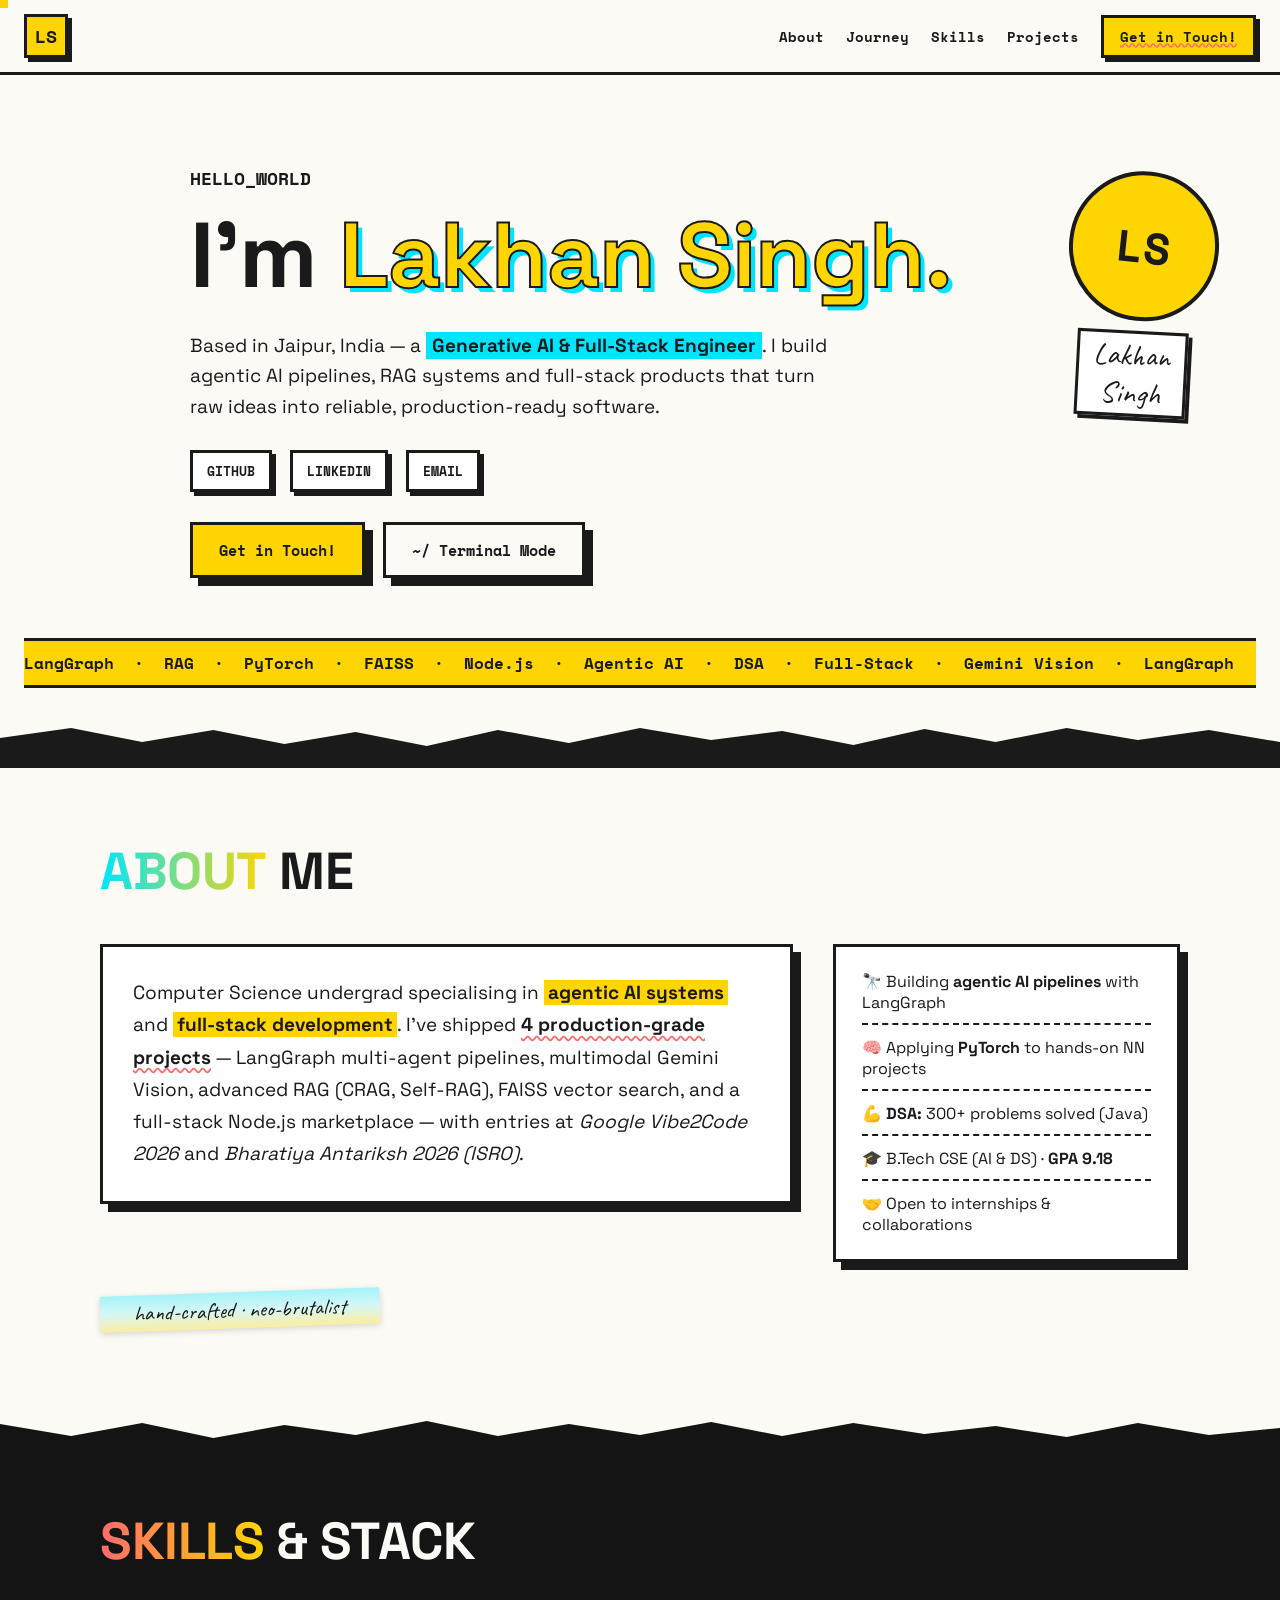
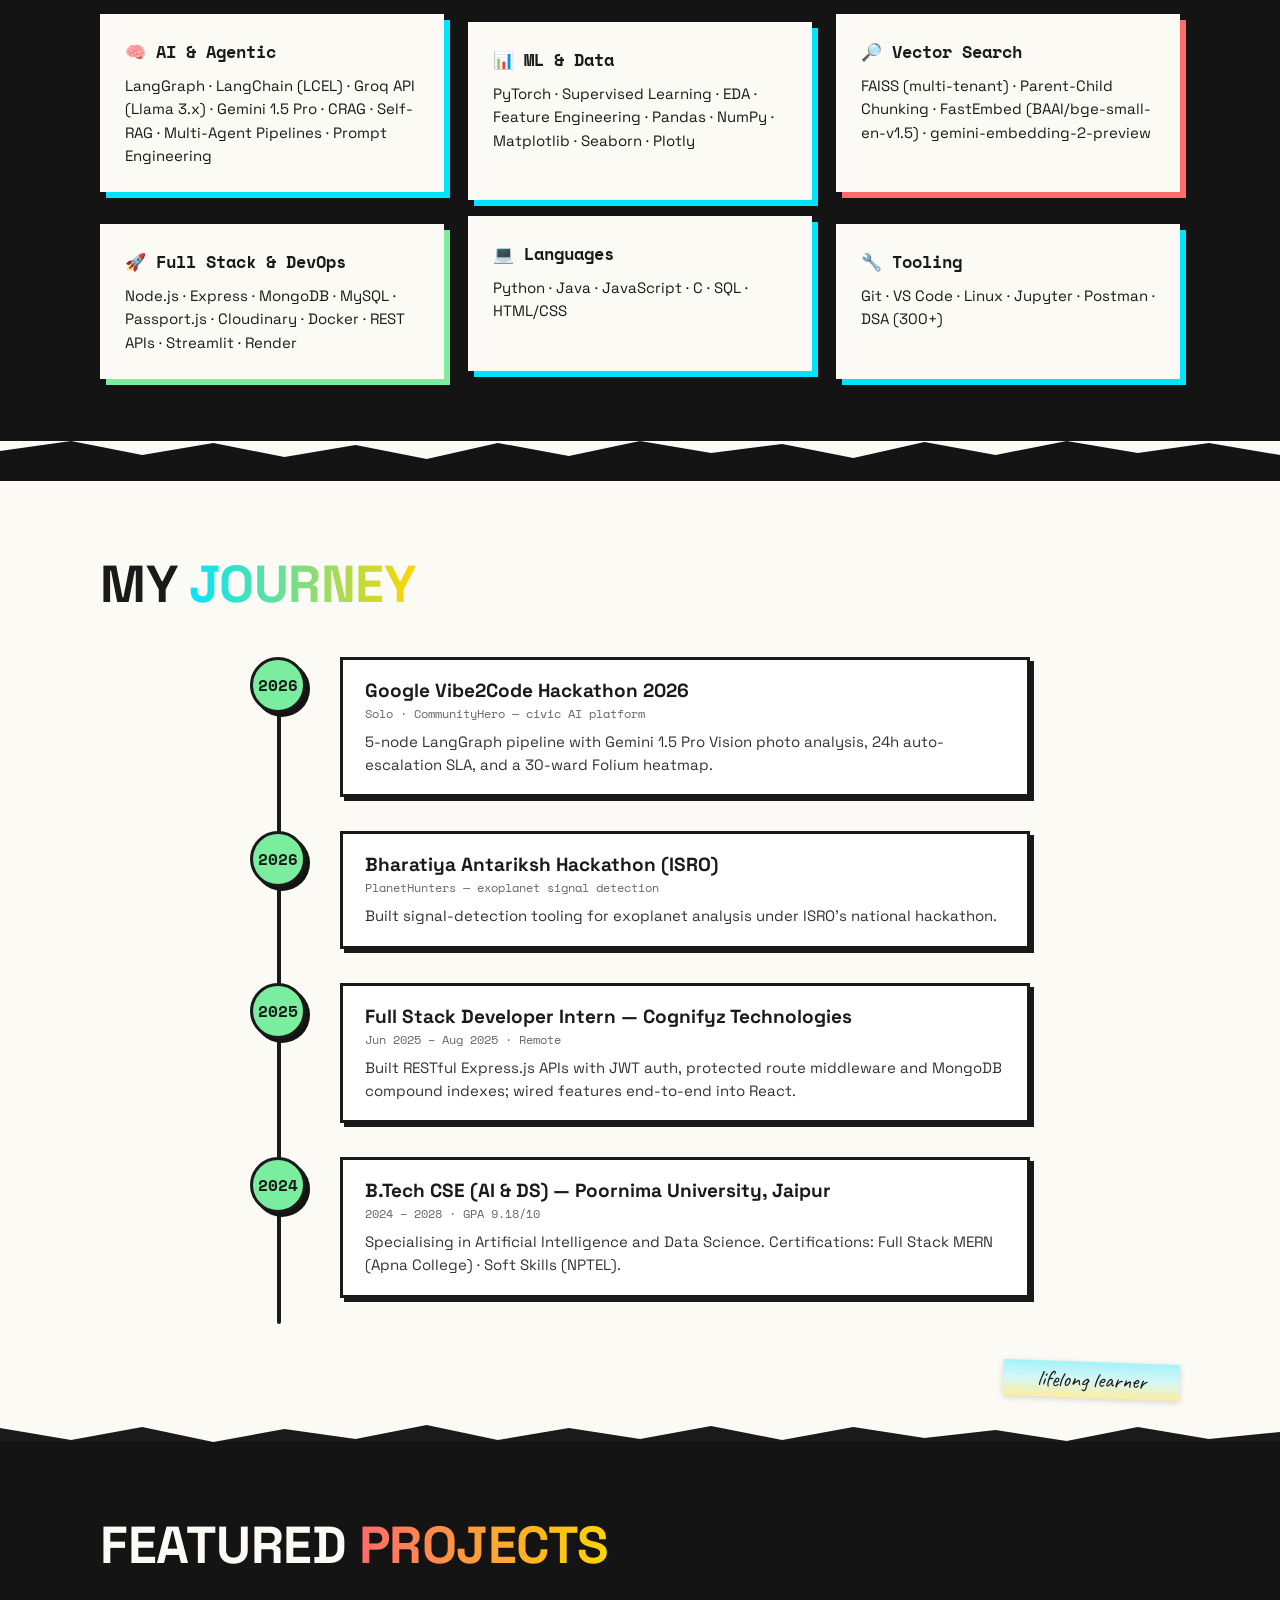
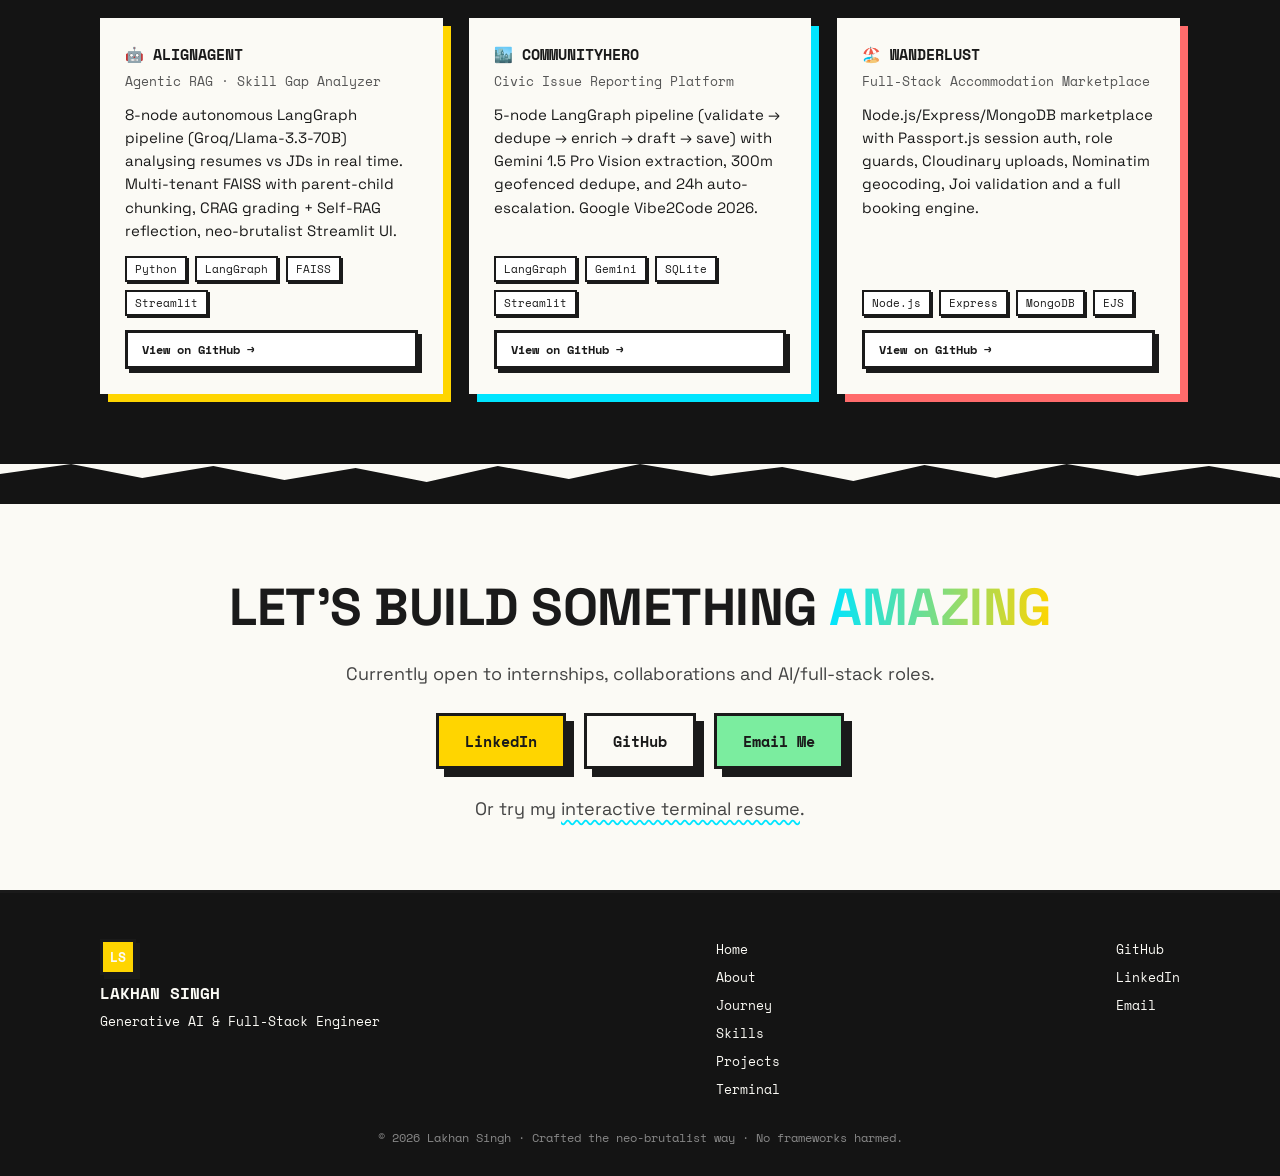
==== index.html @ 59fe53ec "feat: neo-brutalist portfolio with terminal resume" ====
<!DOCTYPE html>
<html lang="en">
<head>
  <meta charset="UTF-8" />
  <meta name="viewport" content="width=device-width, initial-scale=1.0" />
  <title>Lakhan Singh | Generative AI & Full-Stack Engineer</title>
  <meta name="description" content="Portfolio of Lakhan Singh — Generative AI & Full-Stack Engineer. Agentic AI, LangGraph, RAG, PyTorch and full-stack web development." />
  <link rel="icon" href="favicon.svg" type="image/svg+xml" />
  <link rel="preconnect" href="https://fonts.googleapis.com" />
  <link rel="preconnect" href="https://fonts.gstatic.com" crossorigin />
  <link href="https://fonts.googleapis.com/css2?family=Space+Grotesk:wght@400;500;700&family=Space+Mono:wght@400;700&family=Caveat:wght@600&display=swap" rel="stylesheet" />
  <link rel="stylesheet" href="neo-styles.css" />
</head>
<body>
  <div class="cursor-fx" aria-hidden="true"></div>

  <header class="nav">
    <a class="nav-logo" href="#hero"><span class="logo-box">LS</span></a>
    <nav class="nav-links">
      <a href="#about">About</a>
      <a href="#journey">Journey</a>
      <a href="#skills">Skills</a>
      <a href="#projects">Projects</a>
      <a href="#contact" class="nav-cta">Get in Touch!</a>
    </nav>
  </header>

  <section id="hero" class="hero">
    <div class="hero-bg" aria-hidden="true"></div>
    <div class="hero-inner">
      <p class="hero-greet"><span data-matrix>HELLO_WORLD</span></p>
      <h1 class="hero-title">I'm <span class="title-accent">Lakhan Singh.</span></h1>
      <p class="hero-tag">
        Based in Jaipur, India — a <strong>Generative AI &amp; Full-Stack Engineer</strong>.
        I build agentic AI pipelines, RAG systems and full-stack products that turn raw ideas
        into reliable, production-ready software.
      </p>
      <div class="hero-socials">
        <a href="https://github.com/codeby-lakhan" aria-label="GitHub" rel="noopener" target="_blank">GITHUB</a>
        <a href="https://www.linkedin.com/in/codeby-lakhan" aria-label="LinkedIn" rel="noopener" target="_blank">LINKEDIN</a>
        <a href="mailto:lakhansingh9138@gmail.com" aria-label="Email">EMAIL</a>
      </div>
      <div class="hero-actions">
        <a href="#contact" class="btn btn-yellow">Get in Touch!</a>
        <a href="terminal.html" class="btn btn-outline">~/ Terminal Mode</a>
      </div>
    </div>
    <div class="hero-sticker" aria-hidden="true">
      <div class="sticker-head">LS</div>
      <div class="sticker-name">Lakhan<br/>Singh</div>
    </div>
    <div class="marquee" aria-hidden="true">
      <span>LangGraph&nbsp;&nbsp;·&nbsp;&nbsp;RAG&nbsp;&nbsp;·&nbsp;&nbsp;PyTorch&nbsp;&nbsp;·&nbsp;&nbsp;FAISS&nbsp;&nbsp;·&nbsp;&nbsp;Node.js&nbsp;&nbsp;·&nbsp;&nbsp;Agentic&nbsp;AI&nbsp;&nbsp;·&nbsp;&nbsp;DSA&nbsp;&nbsp;·&nbsp;&nbsp;Full-Stack&nbsp;&nbsp;·&nbsp;&nbsp;Gemini&nbsp;Vision&nbsp;&nbsp;·&nbsp;&nbsp;</span>
      <span>LangGraph&nbsp;&nbsp;·&nbsp;&nbsp;RAG&nbsp;&nbsp;·&nbsp;&nbsp;PyTorch&nbsp;&nbsp;·&nbsp;&nbsp;FAISS&nbsp;&nbsp;·&nbsp;&nbsp;Node.js&nbsp;&nbsp;·&nbsp;&nbsp;Agentic&nbsp;AI&nbsp;&nbsp;·&nbsp;&nbsp;DSA&nbsp;&nbsp;·&nbsp;&nbsp;Full-Stack&nbsp;&nbsp;·&nbsp;&nbsp;Gemini&nbsp;Vision&nbsp;&nbsp;·&nbsp;&nbsp;</span>
    </div>
  </section>

  <svg class="paper-tear" viewBox="0 0 1440 40" preserveAspectRatio="none" aria-hidden="true">
    <path d="M0 10 L80 0 L160 14 L240 2 L320 16 L400 4 L480 18 L560 2 L640 15 L720 0 L800 12 L880 3 L960 17 L1040 1 L1120 14 L1200 0 L1280 12 L1360 2 L1440 14 V40 H0 Z" fill="#1a1a1a"/>
  </svg>

  <section id="about" class="section">
    <div class="container">
      <h2 class="section-title"><span class="hl" data-highlight>ABOUT</span> ME</h2>
      <div class="about-grid">
        <p class="about-text">
          Computer Science undergrad specialising in <strong>agentic AI systems</strong> and
          <strong>full-stack development</strong>. I've shipped <span class="mark">4 production-grade projects</span> —
          LangGraph multi-agent pipelines, multimodal Gemini Vision, advanced RAG (CRAG, Self-RAG),
          FAISS vector search, and a full-stack Node.js marketplace — with entries at
          <em>Google Vibe2Code 2026</em> and <em>Bharatiya Antariksh 2026 (ISRO)</em>.
        </p>
        <ul class="about-list">
          <li>🔭 Building <strong>agentic AI pipelines</strong> with LangGraph</li>
          <li>🧠 Applying <strong>PyTorch</strong> to hands-on NN projects</li>
          <li>💪 <strong>DSA:</strong> 300+ problems solved (Java)</li>
          <li>🎓 B.Tech CSE (AI &amp; DS) · <strong>GPA 9.18</strong></li>
          <li>🤝 Open to internships &amp; collaborations</li>
        </ul>
      </div>
      <div class="tape tape-left">hand-crafted · neo-brutalist</div>
    </div>
  </section>

  <svg class="paper-tear flip" viewBox="0 0 1440 40" preserveAspectRatio="none" aria-hidden="true">
    <path d="M0 14 L80 2 L160 15 L240 0 L320 13 L400 3 L480 17 L560 2 L640 14 L720 3 L800 16 L880 2 L960 15 L1040 4 L1120 12 L1200 1 L1280 15 L1360 3 L1440 10 V0 H0 Z" fill="#141414"/>
  </svg>

  <section id="skills" class="section dark">
    <div class="container">
      <h2 class="section-title"><span class="hl pink" data-highlight>SKILLS</span> &amp; STACK</h2>
      <div class="skill-grid">
        <div class="stat-card">
          <h3>🧠 AI &amp; Agentic</h3>
          <span>LangGraph · LangChain (LCEL) · Groq API (Llama 3.x) · Gemini 1.5 Pro · CRAG · Self-RAG · Multi-Agent Pipelines · Prompt Engineering</span>
        </div>
        <div class="stat-card cyan">
          <h3>📊 ML &amp; Data</h3>
          <span>PyTorch · Supervised Learning · EDA · Feature Engineering · Pandas · NumPy · Matplotlib · Seaborn · Plotly</span>
        </div>
        <div class="stat-card pink">
          <h3>🔎 Vector Search</h3>
          <span>FAISS (multi-tenant) · Parent-Child Chunking · FastEmbed (BAAI/bge-small-en-v1.5) · gemini-embedding-2-preview</span>
        </div>
        <div class="stat-card green">
          <h3>🚀 Full Stack &amp; DevOps</h3>
          <span>Node.js · Express · MongoDB · MySQL · Passport.js · Cloudinary · Docker · REST APIs · Streamlit · Render</span>
        </div>
        <div class="stat-card">
          <h3>💻 Languages</h3>
          <span>Python · Java · JavaScript · C · SQL · HTML/CSS</span>
        </div>
        <div class="stat-card cyan">
          <h3>🔧 Tooling</h3>
          <span>Git · VS Code · Linux · Jupyter · Postman · DSA (300+)</span>
        </div>
      </div>
    </div>
  </section>

  <svg class="paper-tear" viewBox="0 0 1440 40" preserveAspectRatio="none" aria-hidden="true">
    <path d="M0 10 L80 0 L160 14 L240 2 L320 16 L400 4 L480 18 L560 2 L640 15 L720 0 L800 12 L880 3 L960 17 L1040 1 L1120 14 L1200 0 L1280 12 L1360 2 L1440 14 V40 H0 Z" fill="#141414"/>
  </svg>

  <section id="journey" class="section">
    <div class="container">
      <h2 class="section-title">MY <span class="hl" data-highlight>JOURNEY</span></h2>
      <ol class="timeline">
        <li class="t-item">
          <div class="t-bubble">2026</div>
          <div class="t-body">
            <h3>Google Vibe2Code Hackathon 2026</h3>
            <span class="t-meta">Solo · CommunityHero — civic AI platform</span>
            <p>5-node LangGraph pipeline with Gemini 1.5 Pro Vision photo analysis, 24h auto-escalation SLA, and a 30-ward Folium heatmap.</p>
          </div>
        </li>
        <li class="t-item">
          <div class="t-bubble">2026</div>
          <div class="t-body">
            <h3>Bharatiya Antariksh Hackathon (ISRO)</h3>
            <span class="t-meta">PlanetHunters — exoplanet signal detection</span>
            <p>Built signal-detection tooling for exoplanet analysis under ISRO's national hackathon.</p>
          </div>
        </li>
        <li class="t-item">
          <div class="t-bubble">2025</div>
          <div class="t-body">
            <h3>Full Stack Developer Intern — Cognifyz Technologies</h3>
            <span class="t-meta">Jun 2025 – Aug 2025 · Remote</span>
            <p>Built RESTful Express.js APIs with JWT auth, protected route middleware and MongoDB compound indexes; wired features end-to-end into React.</p>
          </div>
        </li>
        <li class="t-item">
          <div class="t-bubble">2024</div>
          <div class="t-body">
            <h3>B.Tech CSE (AI &amp; DS) — Poornima University, Jaipur</h3>
            <span class="t-meta">2024 – 2028 · GPA 9.18/10</span>
            <p>Specialising in Artificial Intelligence and Data Science. Certifications: Full Stack MERN (Apna College) · Soft Skills (NPTEL).</p>
          </div>
        </li>
      </ol>
      <div class="tape tape-right">lifelong learner</div>
    </div>
  </section>

  <svg class="paper-tear flip" viewBox="0 0 1440 40" preserveAspectRatio="none" aria-hidden="true">
    <path d="M0 14 L80 2 L160 15 L240 0 L320 13 L400 3 L480 17 L560 2 L640 14 L720 3 L800 16 L880 2 L960 15 L1040 4 L1120 12 L1200 1 L1280 15 L1360 3 L1440 10 V0 H0 Z" fill="#1a1a1a"/>
  </svg>

  <section id="projects" class="section dark">
    <div class="container">
      <h2 class="section-title">FEATURED <span class="hl pink" data-highlight>PROJECTS</span></h2>
      <div class="project-grid">
        <article class="proj">
          <div class="proj-head">🤖 ALIGNAGENT</div>
          <p class="proj-tagline">Agentic RAG · Skill Gap Analyzer</p>
          <p class="proj-desc">8-node autonomous LangGraph pipeline (Groq/Llama-3.3-70B) analysing resumes vs JDs in real time. Multi-tenant FAISS with parent-child chunking, CRAG grading + Self-RAG reflection, neo-brutalist Streamlit UI.</p>
          <div class="proj-tags"><span>Python</span><span>LangGraph</span><span>FAISS</span><span>Streamlit</span></div>
          <a href="https://github.com/codeby-lakhan/AlignAgent" class="btn btn-small" target="_blank" rel="noopener">View on GitHub →</a>
        </article>
        <article class="proj cyan">
          <div class="proj-head">🏙️ COMMUNITYHERO</div>
          <p class="proj-tagline">Civic Issue Reporting Platform</p>
          <p class="proj-desc">5-node LangGraph pipeline (validate → dedupe → enrich → draft → save) with Gemini 1.5 Pro Vision extraction, 300m geofenced dedupe, and 24h auto-escalation. Google Vibe2Code 2026.</p>
          <div class="proj-tags"><span>LangGraph</span><span>Gemini</span><span>SQLite</span><span>Streamlit</span></div>
          <a href="https://github.com/codeby-lakhan/CommunityHero" class="btn btn-small" target="_blank" rel="noopener">View on GitHub →</a>
        </article>
        <article class="proj pink">
          <div class="proj-head">🏖️ WANDERLUST</div>
          <p class="proj-tagline">Full-Stack Accommodation Marketplace</p>
          <p class="proj-desc">Node.js/Express/MongoDB marketplace with Passport.js session auth, role guards, Cloudinary uploads, Nominatim geocoding, Joi validation and a full booking engine.</p>
          <div class="proj-tags"><span>Node.js</span><span>Express</span><span>MongoDB</span><span>EJS</span></div>
          <a href="https://github.com/codeby-lakhan/WanderLust" class="btn btn-small" target="_blank" rel="noopener">View on GitHub →</a>
        </article>
      </div>
    </div>
  </section>

  <svg class="paper-tear" viewBox="0 0 1440 40" preserveAspectRatio="none" aria-hidden="true">
    <path d="M0 10 L80 0 L160 14 L240 2 L320 16 L400 4 L480 18 L560 2 L640 15 L720 0 L800 12 L880 3 L960 17 L1040 1 L1120 14 L1200 0 L1280 12 L1360 2 L1440 14 V40 H0 Z" fill="#141414"/>
  </svg>

  <section id="contact" class="section">
    <div class="container contact">
      <h2 class="section-title big">LET'S BUILD SOMETHING <span class="hl" data-highlight>AMAZING</span></h2>
      <p class="contact-sub">Currently open to internships, collaborations and AI/full-stack roles.</p>
      <div class="contact-actions">
        <a href="https://www.linkedin.com/in/codeby-lakhan" class="btn btn-yellow" target="_blank" rel="noopener">LinkedIn</a>
        <a href="https://github.com/codeby-lakhan" class="btn btn-outline" target="_blank" rel="noopener">GitHub</a>
        <a href="mailto:lakhansingh9138@gmail.com" class="btn btn-green">Email Me</a>
      </div>
      <div class="contact-sub">Or try my <a href="terminal.html" class="link-underline">interactive terminal resume</a>.</div>
    </div>
  </section>

  <footer class="footer">
    <div class="footer-grid">
      <div class="footer-brand">
        <span class="logo-box sm">LS</span>
        <strong>LAKHAN SINGH</strong>
        Generative AI &amp; Full-Stack Engineer
      </div>
      <nav class="footer-links">
        <a href="#hero">Home</a>
        <a href="#about">About</a>
        <a href="#journey">Journey</a>
        <a href="#skills">Skills</a>
        <a href="#projects">Projects</a>
        <a href="terminal.html">Terminal</a>
      </nav>
      <div class="footer-socials">
        <a href="https://github.com/codeby-lakhan" rel="noopener" target="_blank">GitHub</a>
        <a href="https://www.linkedin.com/in/codeby-lakhan" rel="noopener" target="_blank">LinkedIn</a>
        <a href="mailto:lakhansingh9138@gmail.com">Email</a>
      </div>
    </div>
    <p class="footer-copy">© 2026 Lakhan Singh · Crafted the neo-brutalist way · No frameworks harmed.</p>
  </footer>

  <script src="script.js"></script>
</body>
</html>
---- neo-styles.css ----
:root {
  --yellow: #ffd500;
  --cyan: #00e5ff;
  --pink: #ff6b6b;
  --green: #7bed9f;
  --paper: #fbfaf5;
  --ink: #1a1a1a;
  --dark: #141414;
  --border: #1a1a1a;
  --shadow: 8px 8px 0 #1a1a1a;
  --shadow-sm: 4px 4px 0 #1a1a1a;
  --mono: 'Space Mono', ui-monospace, monospace;
  --grotesk: 'Space Grotesk', system-ui, sans-serif;
}

* { margin: 0; padding: 0; box-sizing: border-box; scroll-behavior: smooth; }

html, body { background: var(--paper); color: var(--ink); font-family: var(--grotesk); }
::selection { background: var(--yellow); color: #000; }

a { color: inherit; text-decoration: none; }
img { max-width: 100%; display: block; }

.cursor-fx {
  position: fixed; top: -8px; left: -8px; width: 16px; height: 16px;
  background: var(--yellow); z-index: 999; pointer-events: none;
  mix-blend-mode: multiply; display: none;
}
@media (hover: hover) and (pointer: fine) {
  .cursor-fx { display: block; }
}

/* ---------- NAV ---------- */
.nav {
  position: sticky; top: 0; z-index: 100;
  display: flex; align-items: center; justify-content: space-between;
  padding: 14px 24px; background: var(--paper);
  border-bottom: 3px solid var(--border);
}
.nav-logo { font-family: var(--mono); font-weight: 700; }
.logo-box {
  display: inline-flex; align-items: center; justify-content: center;
  width: 44px; height: 44px; background: var(--yellow);
  border: 3px solid var(--border); box-shadow: var(--shadow-sm);
  font-family: var(--mono); font-weight: 700; font-size: 18px;
}
.logo-box.sm { width: 36px; height: 36px; font-size: 13px; }
.nav-links { display: flex; align-items: center; gap: 22px; font-family: var(--mono); font-size: 14px; font-weight: 700; }
.nav-links a:hover { text-decoration: underline wavy var(--pink); }
.nav-cta {
  background: var(--yellow); border: 3px solid var(--border);
  box-shadow: var(--shadow-sm); padding: 8px 16px;
}
.nav-cta:active { transform: translate(4px,4px); box-shadow: none; }

/* ---------- HERO ---------- */
.hero { position: relative; padding: 90px 24px 40px; overflow: hidden; }
.hero-bg {
  position: absolute; inset: 0; z-index: -1; opacity: 0.15;
  background-image:
    radial-gradient(circle at 15% 25%, var(--yellow) 8px, transparent 8px),
    radial-gradient(circle at 80% 20%, var(--cyan) 6px, transparent 6px),
    radial-gradient(circle at 75% 75%, var(--pink) 7px, transparent 7px),
    radial-gradient(circle at 25% 85%, var(--green) 5px, transparent 5px);
  background-size: 220px 220px;
  animation: drift 40s linear infinite;
}
@keyframes drift { to { background-position: 220px 220px; } }

.hero-inner { max-width: 900px; margin: 0 auto; }
.hero-greet { font-family: var(--mono); font-size: 18px; color: #555; margin-bottom: 18px; }
.hero-greet span { color: var(--ink); font-weight: 700; }
.hero-title {
  font-size: clamp(44px, 8vw, 92px); line-height: 1.02; margin-bottom: 28px;
  font-weight: 700; letter-spacing: -1px;
}
.title-accent {
  color: var(--yellow); -webkit-text-stroke: 2px var(--ink); text-shadow: 5px 5px 0 var(--cyan);
}
.hero-tag { max-width: 640px; font-size: 19px; line-height: 1.6; margin-bottom: 28px; }
.hero-tag strong { background: var(--cyan); padding: 1px 6px; -webkit-box-decoration-break: clone; box-decoration-break: clone; }
.hero-socials { display: flex; gap: 18px; font-family: var(--mono); font-weight: 700; font-size: 13px; margin-bottom: 30px; flex-wrap: wrap; }
.hero-socials a { border: 3px solid var(--border); padding: 8px 14px; background: #fff; box-shadow: var(--shadow-sm); }
.hero-socials a:hover { background: var(--cyan); transform: translate(-2px,-2px); box-shadow: 6px 6px 0 var(--border); }
.hero-actions { display: flex; gap: 18px; flex-wrap: wrap; }

.btn {
  display: inline-block; font-family: var(--mono); font-weight: 700; font-size: 15px;
  padding: 14px 26px; border: 3px solid var(--border);
  box-shadow: var(--shadow); transition: transform .08s ease, box-shadow .08s ease;
  background: #fff;
}
.btn:active { transform: translate(8px,8px); box-shadow: none; }
.btn-yellow { background: var(--yellow); }
.btn-green { background: var(--green); }
.btn-pink { background: var(--pink); }
.btn-outline { background: transparent; box-shadow: inset 0 0 0 0 var(--border), var(--shadow); }
.btn-small { padding: 8px 14px; font-size: 12px; box-shadow: var(--shadow-sm); margin-top: 14px; }
.btn-small:active { transform: translate(4px,4px); box-shadow: none; }

.hero-sticker {
  position: absolute; right: 4%; top: 96px; width: 180px; text-align: center;
  transform: rotate(6deg); animation: float 5s ease-in-out infinite;
}
.sticker-head {
  width: 150px; height: 150px; margin: 0 auto; display: flex; align-items: center; justify-content: center;
  background: var(--yellow); border: 4px solid var(--border); font-family: var(--mono);
  font-size: 44px; font-weight: 700; border-radius: 50%;
}
.sticker-name {
  margin-top: 10px; font-family: var(--caveat, 'Caveat'); font-family: 'Caveat', cursive;
  font-size: 30px; transform: rotate(-3deg); display: inline-block; background: #fff;
  border: 3px solid var(--border); box-shadow: var(--shadow-sm); padding: 2px 14px;
}
@keyframes float { 0%,100% { transform: rotate(6deg) translateY(0); } 50% { transform: rotate(6deg) translateY(-12px); } }

.marquee {
  margin-top: 60px; overflow: hidden; white-space: nowrap; display: flex;
  border-top: 3px solid var(--border); border-bottom: 3px solid var(--border);
  background: var(--yellow); padding: 10px 0; font-family: var(--mono); font-weight: 700;
}
.marquee span { padding-right: 0; animation: ticker 22s linear infinite; }
@keyframes ticker { to { transform: translateX(-100%); } }

/* ---------- PAPER TEAR ---------- */
.paper-tear { display: block; width: 100%; height: 40px; background: transparent; }
.paper-tear.flip { transform: scaleY(-1); }

/* ---------- SECTIONS ---------- */
.section { padding: 70px 24px; }
.section.dark { background: var(--dark); color: var(--paper); }
.section.dark .paper-tear { color: var(--paper); }
.container { max-width: 1080px; margin: 0 auto; }
.section-title { font-size: clamp(30px, 5vw, 52px); margin-bottom: 40px; letter-spacing: -0.5px; }
.hl {
  position: relative; display: inline-block; background: linear-gradient(90deg, var(--cyan), var(--yellow));
  -webkit-background-clip: text; background-clip: text; color: transparent;
}
.hl.pink { background: linear-gradient(90deg, var(--pink), var(--yellow)); -webkit-background-clip: text; background-clip: text; }

.about-grid { display: grid; grid-template-columns: 2fr 1fr; gap: 40px; align-items: start; }
.about-text { font-size: 19px; line-height: 1.7; border: 3px solid var(--border); background: #fff; box-shadow: var(--shadow); padding: 30px; }
.about-text strong { background: var(--yellow); padding: 0 4px; }
.mark { font-weight: 700; text-decoration: underline wavy var(--pink); text-underline-offset: 4px; }
.about-list { list-style: none; display: grid; gap: 12px; font-size: 16px; border: 3px solid var(--border); background: #fff; box-shadow: var(--shadow); padding: 24px 26px; }
.about-list li { border-bottom: 2px dashed var(--border); padding-bottom: 10px; }
.about-list li:last-child { border-bottom: none; padding-bottom: 0; }

.tape {
  margin-top: 30px; display: inline-block; font-family: 'Caveat', cursive; font-size: 22px;
  background: linear-gradient(180deg, rgba(0,229,255,.35), rgba(0,229,255,.15) 50%, rgba(255,214,0,.35));
  padding: 4px 34px; border-radius: 2px; transform: rotate(-2deg);
  box-shadow: 0 2px 6px rgba(0,0,0,.15);
}
.tape-right { transform: rotate(2deg); float: right; }

/* ---------- SKILLS ---------- */
.skill-grid { display: grid; grid-template-columns: repeat(auto-fit, minmax(300px, 1fr)); gap: 24px; }
.stat-card {
  background: var(--paper); color: var(--ink); border: 3px solid var(--paper);
  box-shadow: 6px 6px 0 var(--cyan); padding: 22px; display: flex; flex-direction: column; gap: 10px;
}
.stat-card h3 { font-family: var(--mono); font-size: 17px; }
.stat-card span { font-size: 15px; line-height: 1.55; }
.stat-card.cyan { box-shadow: 6px 6px 0 var(--cyan); }
.stat-card.pink { box-shadow: 6px 6px 0 var(--pink); }
.stat-card.green { box-shadow: 6px 6px 0 var(--green); }
.stat-card:nth-child(even) { transform: translateY(8px); }

/* ---------- TIMELINE ---------- */
.timeline { list-style: none; position: relative; max-width: 780px; margin: 0 auto; }
.timeline::before {
  content: ''; position: absolute; left: 27px; top: 8px; bottom: 8px; width: 4px;
  background: var(--border); border-radius: 4px;
}
.t-item { position: relative; padding: 0 0 34px 90px; }
.t-bubble {
  position: absolute; left: 0; top: 0; width: 56px; height: 56px;
  display: flex; align-items: center; justify-content: center; font-family: var(--mono);
  font-weight: 700; border: 3px solid var(--border); background: var(--green);
  box-shadow: 4px 4px 0 var(--dark); border-radius: 50%;
}
.t-body { border: 3px solid var(--border); background: #fff; box-shadow: var(--shadow-sm); padding: 18px 22px; }
.t-body h3 { font-size: 19px; margin-bottom: 2px; }
.t-meta { font-family: var(--mono); font-size: 12px; color: #666; display: block; margin-bottom: 8px; }
.t-body p { font-size: 15px; line-height: 1.55; color: #333; }

/* ---------- PROJECTS ---------- */
.project-grid { display: grid; grid-template-columns: repeat(auto-fit, minmax(290px, 1fr)); gap: 26px; }
.proj {
  background: var(--paper); color: var(--ink); border: 3px solid var(--paper);
  box-shadow: 8px 8px 0 var(--yellow); padding: 22px; display: flex; flex-direction: column;
}
.proj.cyan { box-shadow: 8px 8px 0 var(--cyan); }
.proj.pink { box-shadow: 8px 8px 0 var(--pink); }
.proj-head { font-family: var(--mono); font-weight: 700; font-size: 15px; margin-bottom: 6px; }
.proj-tagline { font-family: var(--mono); font-size: 13px; color: #555; margin-bottom: 12px; }
.proj-desc { font-size: 15px; line-height: 1.55; flex: 1; }
.proj-tags { display: flex; flex-wrap: wrap; gap: 8px; margin-top: 14px; }
.proj-tags span { font-family: var(--mono); font-size: 11px; border: 2px solid var(--border); padding: 3px 8px; background: #fff; box-shadow: 2px 2px 0 var(--border); }

/* ---------- CONTACT ---------- */
.contact { display: flex; flex-direction: column; align-items: center; text-align: center; gap: 10px; }
.section-title.big { margin-bottom: 12px; }
.contact-sub { font-size: 18px; color: #444; }
.contact-actions { display: flex; gap: 18px; margin: 18px 0; flex-wrap: wrap; justify-content: center; }
.link-underline { text-decoration: underline wavy var(--cyan); text-underline-offset: 4px; }

/* ---------- FOOTER ---------- */
.footer { border-top: 3px solid var(--border); background: var(--dark); color: var(--paper); padding: 46px 24px 30px; }
.footer-grid { max-width: 1080px; margin: 0 auto; display: flex; justify-content: space-between; gap: 30px; flex-wrap: wrap; }
.footer-brand { display: flex; flex-direction: column; gap: 6px; font-family: var(--mono); font-size: 13px; }
.footer-brand strong { font-size: 16px; }
.footer-links, .footer-socials { display: flex; flex-direction: column; gap: 8px; font-family: var(--mono); font-size: 13px; }
.footer-links a:hover, .footer-socials a:hover { color: var(--yellow); text-decoration: underline wavy var(--pink); }
.footer-copy { max-width: 1080px; margin: 30px auto 0; font-family: var(--mono); font-size: 12px; color: #888; text-align: center; }

/* ---------- RESPONSIVE ---------- */
@media (max-width: 700px) {
  .nav-links { gap: 12px; font-size: 12px; }
  .about-grid { grid-template-columns: 1fr; }
  .hero-sticker { position: static; margin: 20px auto 0; }
  .timeline::before { left: 20px; }
  .t-item { padding-left: 66px; }
  .t-bubble { width: 46px; height: 46px; font-size: 12px; }
}
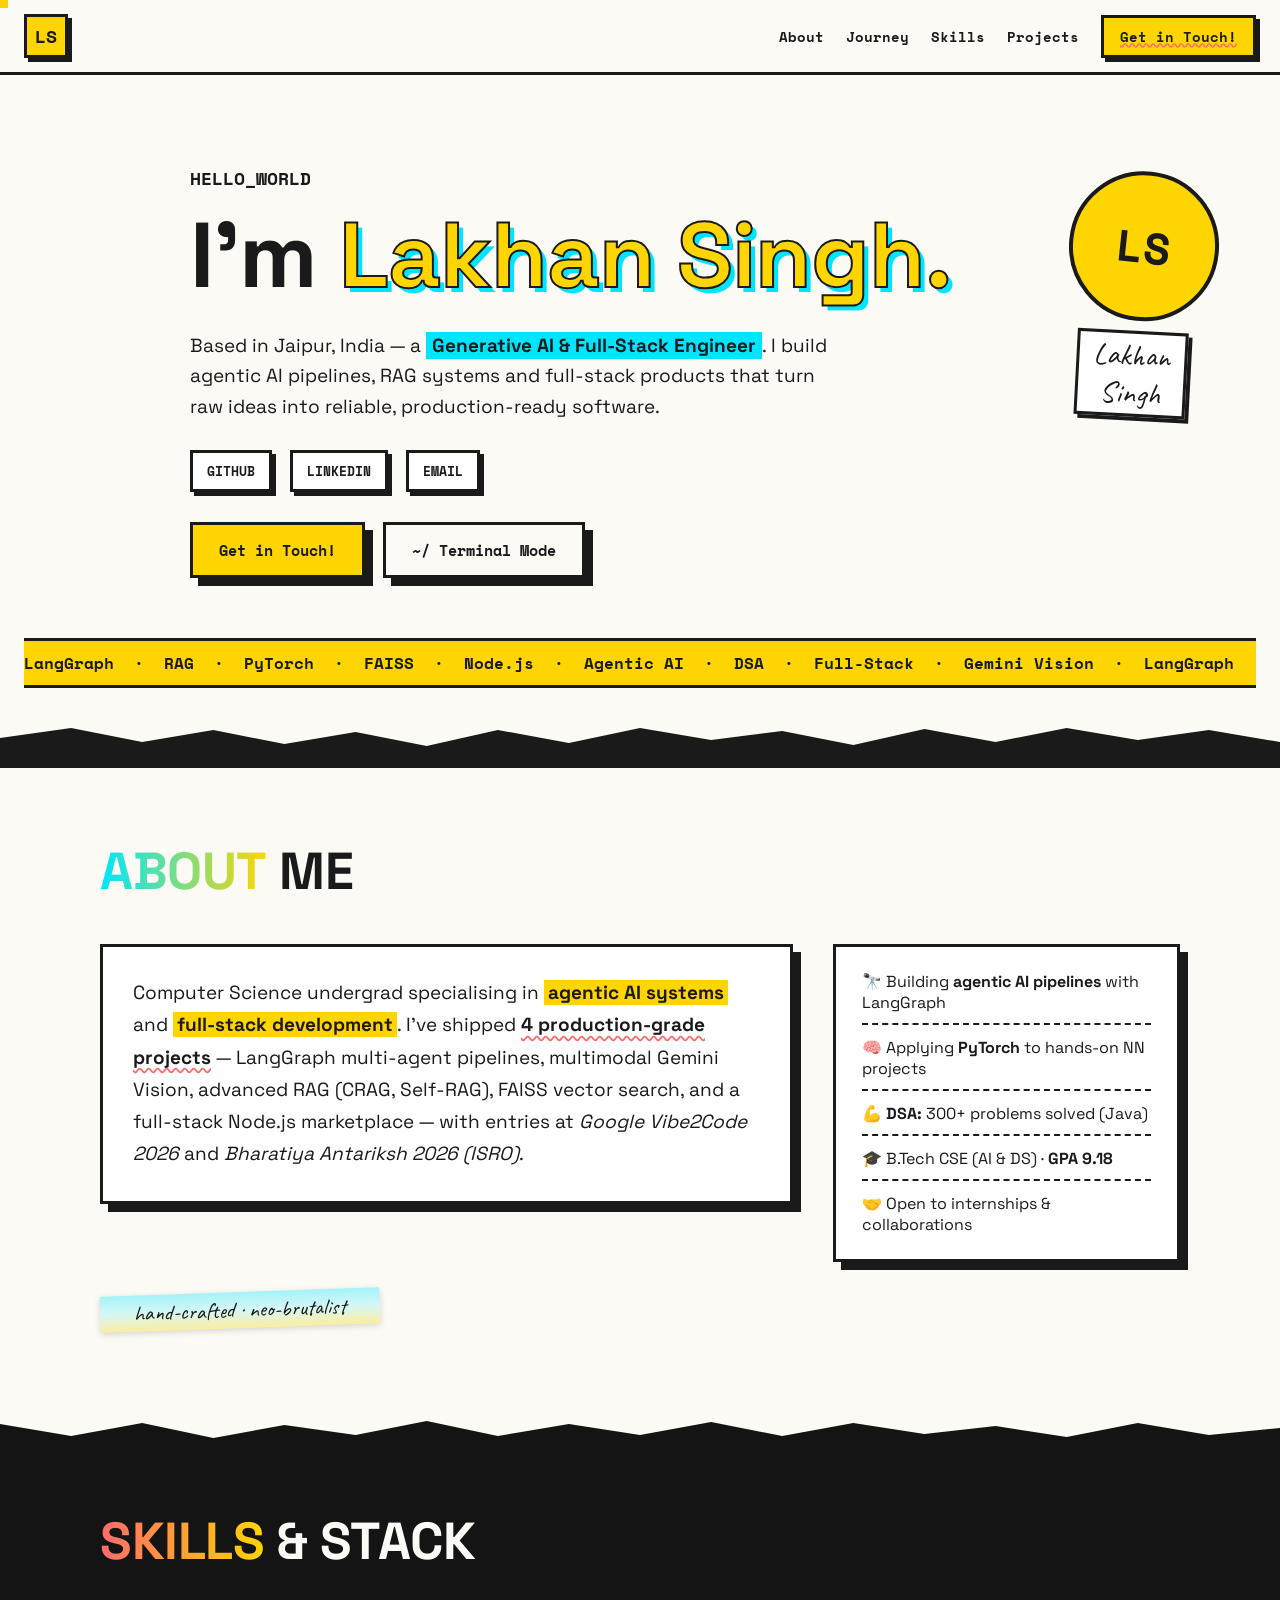
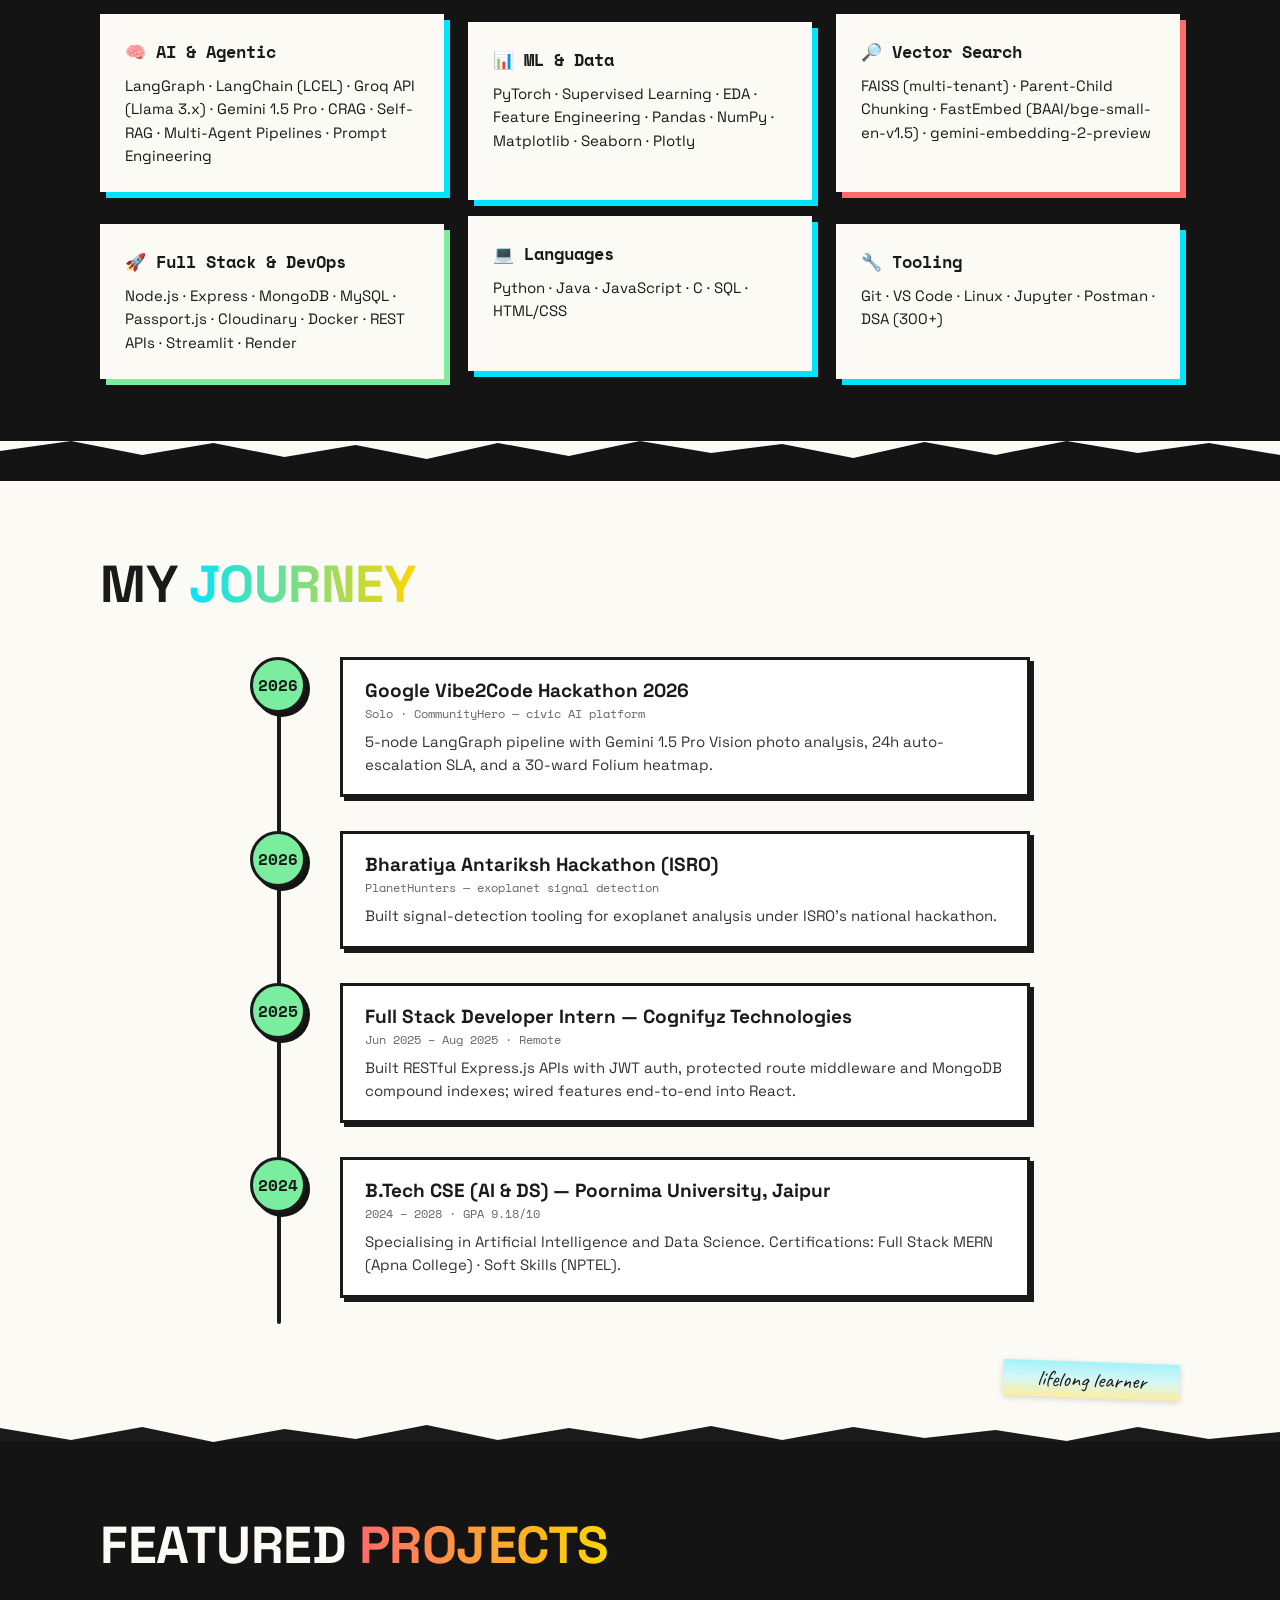
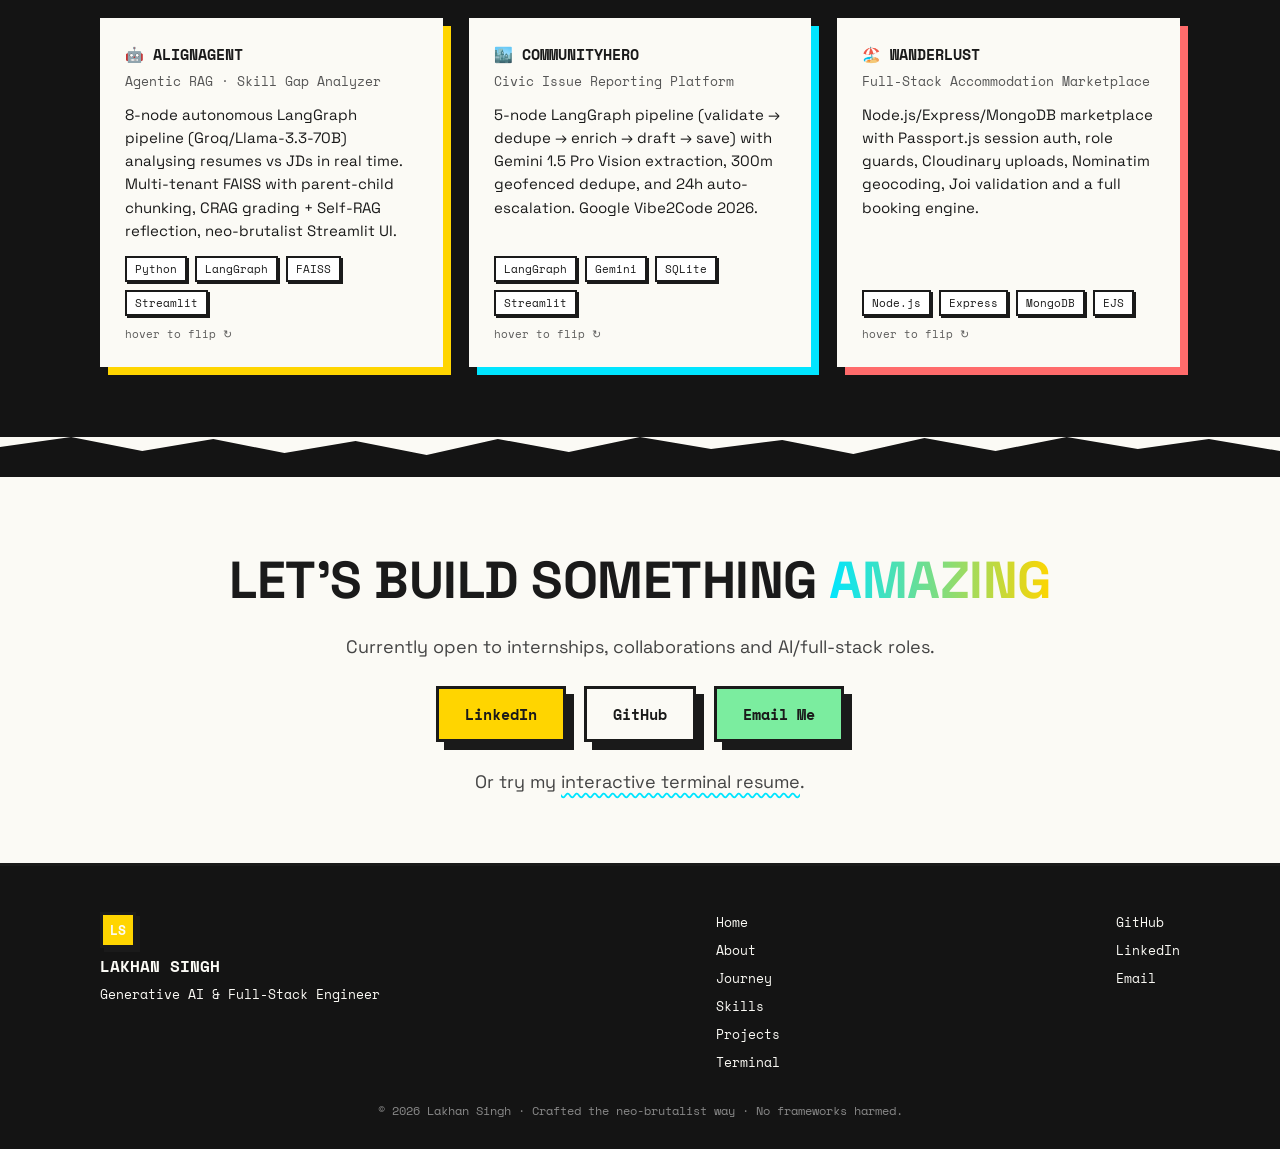
==== commit 42b918f4: "fix: 3d flip cards reveal code/live links on hover" ====
--- a/index.html
+++ b/index.html
@@ -171,27 +171,57 @@
     <div class="container">
       <h2 class="section-title">FEATURED <span class="hl pink" data-highlight>PROJECTS</span></h2>
       <div class="project-grid">
-        <article class="proj">
-          <div class="proj-head">🤖 ALIGNAGENT</div>
-          <p class="proj-tagline">Agentic RAG · Skill Gap Analyzer</p>
-          <p class="proj-desc">8-node autonomous LangGraph pipeline (Groq/Llama-3.3-70B) analysing resumes vs JDs in real time. Multi-tenant FAISS with parent-child chunking, CRAG grading + Self-RAG reflection, neo-brutalist Streamlit UI.</p>
-          <div class="proj-tags"><span>Python</span><span>LangGraph</span><span>FAISS</span><span>Streamlit</span></div>
-          <a href="https://github.com/codeby-lakhan/AlignAgent" class="btn btn-small" target="_blank" rel="noopener">View on GitHub →</a>
-        </article>
-        <article class="proj cyan">
-          <div class="proj-head">🏙️ COMMUNITYHERO</div>
-          <p class="proj-tagline">Civic Issue Reporting Platform</p>
-          <p class="proj-desc">5-node LangGraph pipeline (validate → dedupe → enrich → draft → save) with Gemini 1.5 Pro Vision extraction, 300m geofenced dedupe, and 24h auto-escalation. Google Vibe2Code 2026.</p>
-          <div class="proj-tags"><span>LangGraph</span><span>Gemini</span><span>SQLite</span><span>Streamlit</span></div>
-          <a href="https://github.com/codeby-lakhan/CommunityHero" class="btn btn-small" target="_blank" rel="noopener">View on GitHub →</a>
-        </article>
-        <article class="proj pink">
-          <div class="proj-head">🏖️ WANDERLUST</div>
-          <p class="proj-tagline">Full-Stack Accommodation Marketplace</p>
-          <p class="proj-desc">Node.js/Express/MongoDB marketplace with Passport.js session auth, role guards, Cloudinary uploads, Nominatim geocoding, Joi validation and a full booking engine.</p>
-          <div class="proj-tags"><span>Node.js</span><span>Express</span><span>MongoDB</span><span>EJS</span></div>
-          <a href="https://github.com/codeby-lakhan/WanderLust" class="btn btn-small" target="_blank" rel="noopener">View on GitHub →</a>
-        </article>
+        <div class="flip">
+          <div class="flip-inner">
+            <div class="flip-front proj">
+              <div class="proj-head">🤖 ALIGNAGENT</div>
+              <p class="proj-tagline">Agentic RAG · Skill Gap Analyzer</p>
+              <p class="proj-desc">8-node autonomous LangGraph pipeline (Groq/Llama-3.3-70B) analysing resumes vs JDs in real time. Multi-tenant FAISS with parent-child chunking, CRAG grading + Self-RAG reflection, neo-brutalist Streamlit UI.</p>
+              <div class="proj-tags"><span>Python</span><span>LangGraph</span><span>FAISS</span><span>Streamlit</span></div>
+              <span class="flip-hint">hover to flip ↻</span>
+            </div>
+            <div class="flip-back cyan">
+              <span class="ov-title">ALIGNAGENT</span>
+              <p class="ov-line">Agentic RAG · Skill Gap Analyzer</p>
+              <a class="ov-btn" href="https://github.com/codeby-lakhan/AlignAgent" target="_blank" rel="noopener">View Code ↗</a>
+              <a class="ov-btn ov-live" data-live="soon" href="https://github.com/codeby-lakhan/AlignAgent" target="_blank" rel="noopener">Live Demo (soon)</a>
+            </div>
+          </div>
+        </div>
+        <div class="flip">
+          <div class="flip-inner">
+            <div class="flip-front proj cyan">
+              <div class="proj-head">🏙️ COMMUNITYHERO</div>
+              <p class="proj-tagline">Civic Issue Reporting Platform</p>
+              <p class="proj-desc">5-node LangGraph pipeline (validate → dedupe → enrich → draft → save) with Gemini 1.5 Pro Vision extraction, 300m geofenced dedupe, and 24h auto-escalation. Google Vibe2Code 2026.</p>
+              <div class="proj-tags"><span>LangGraph</span><span>Gemini</span><span>SQLite</span><span>Streamlit</span></div>
+              <span class="flip-hint">hover to flip ↻</span>
+            </div>
+            <div class="flip-back yellow">
+              <span class="ov-title">COMMUNITYHERO</span>
+              <p class="ov-line">Civic Issue Reporting Platform</p>
+              <a class="ov-btn" href="https://github.com/codeby-lakhan/CommunityHero" target="_blank" rel="noopener">View Code ↗</a>
+              <a class="ov-btn ov-live" data-live="soon" href="https://github.com/codeby-lakhan/CommunityHero" target="_blank" rel="noopener">Live Demo (soon)</a>
+            </div>
+          </div>
+        </div>
+        <div class="flip">
+          <div class="flip-inner">
+            <div class="flip-front proj pink">
+              <div class="proj-head">🏖️ WANDERLUST</div>
+              <p class="proj-tagline">Full-Stack Accommodation Marketplace</p>
+              <p class="proj-desc">Node.js/Express/MongoDB marketplace with Passport.js session auth, role guards, Cloudinary uploads, Nominatim geocoding, Joi validation and a full booking engine.</p>
+              <div class="proj-tags"><span>Node.js</span><span>Express</span><span>MongoDB</span><span>EJS</span></div>
+              <span class="flip-hint">hover to flip ↻</span>
+            </div>
+            <div class="flip-back pink">
+              <span class="ov-title">WANDERLUST</span>
+              <p class="ov-line">Full-Stack Accommodation Marketplace</p>
+              <a class="ov-btn" href="https://github.com/codeby-lakhan/WanderLust" target="_blank" rel="noopener">View Code ↗</a>
+              <a class="ov-btn ov-live" data-live="soon" href="https://github.com/codeby-lakhan/WanderLust" target="_blank" rel="noopener">Live Demo (soon)</a>
+            </div>
+          </div>
+        </div>
       </div>
     </div>
   </section>
--- a/neo-styles.css
+++ b/neo-styles.css
@@ -187,9 +187,46 @@
 
 /* ---------- PROJECTS ---------- */
 .project-grid { display: grid; grid-template-columns: repeat(auto-fit, minmax(290px, 1fr)); gap: 26px; }
+
+.flip { perspective: 1400px; }
+.flip-inner {
+  position: relative; width: 100%; height: 100%;
+  transform-style: preserve-3d;
+  transition: transform .6s cubic-bezier(.2,.7,.3,1);
+}
+.flip:hover .flip-inner,
+.flip:focus-within .flip-inner { transform: rotateY(180deg); }
+
+.project-grid .flip { position: relative; }
+.project-grid .flip .flip-inner { min-height: 100%; display: block; }
+.flip-front, .flip-back { height: 100%; box-sizing: border-box; }
+
+.flip-front, .flip-back {
+  backface-visibility: hidden; -webkit-backface-visibility: hidden;
+  border: 3px solid var(--paper); position: relative;
+}
+.flip-front { display: flex; flex-direction: column; }
+.flip-front.cyan { box-shadow: 8px 8px 0 var(--cyan); }
+.flip-front.pink { box-shadow: 8px 8px 0 var(--pink); }
+
+.flip-back {
+  position: absolute; inset: 0;
+  transform: rotateY(180deg);
+  display: flex; flex-direction: column; align-items: center; justify-content: center;
+  gap: 14px; padding: 24px; text-align: center;
+  background: var(--paper); color: var(--ink);
+  box-shadow: 8px 8px 0 var(--border);
+}
+.flip-back.cyan { background: var(--cyan); box-shadow: 8px 8px 0 var(--border); }
+.flip-back.yellow { background: var(--yellow); box-shadow: 8px 8px 0 var(--border); }
+.flip-back.pink { background: var(--pink); box-shadow: 8px 8px 0 var(--border); }
+.flip-hint { font-family: var(--mono); font-size: 11px; opacity: .7; margin-top: 10px; }
+
 .proj {
+  position: relative;
   background: var(--paper); color: var(--ink); border: 3px solid var(--paper);
   box-shadow: 8px 8px 0 var(--yellow); padding: 22px; display: flex; flex-direction: column;
+  height: 100%;
 }
 .proj.cyan { box-shadow: 8px 8px 0 var(--cyan); }
 .proj.pink { box-shadow: 8px 8px 0 var(--pink); }
@@ -198,6 +235,17 @@
 .proj-desc { font-size: 15px; line-height: 1.55; flex: 1; }
 .proj-tags { display: flex; flex-wrap: wrap; gap: 8px; margin-top: 14px; }
 .proj-tags span { font-family: var(--mono); font-size: 11px; border: 2px solid var(--border); padding: 3px 8px; background: #fff; box-shadow: 2px 2px 0 var(--border); }
+
+.ov-title { font-family: var(--mono); font-weight: 700; font-size: 16px; background: var(--ink); color: var(--paper); padding: 8px 16px; border: 2px solid var(--ink); box-shadow: 4px 4px 0 #000; }
+.ov-line { font-family: var(--mono); font-size: 13px; opacity: .85; }
+.ov-btn {
+  font-family: var(--mono); font-weight: 700; font-size: 14px; padding: 12px 22px;
+  background: var(--paper); border: 3px solid var(--border); box-shadow: 4px 4px 0 var(--border);
+  color: var(--ink); display: inline-block;
+}
+.ov-btn:hover { background: var(--yellow); transform: translate(-2px,-2px); box-shadow: 6px 6px 0 var(--border); }
+.ov-live { background: var(--green); }
+.ov-live.is-soon { opacity: .75; }
 
 /* ---------- CONTACT ---------- */
 .contact { display: flex; flex-direction: column; align-items: center; text-align: center; gap: 10px; }
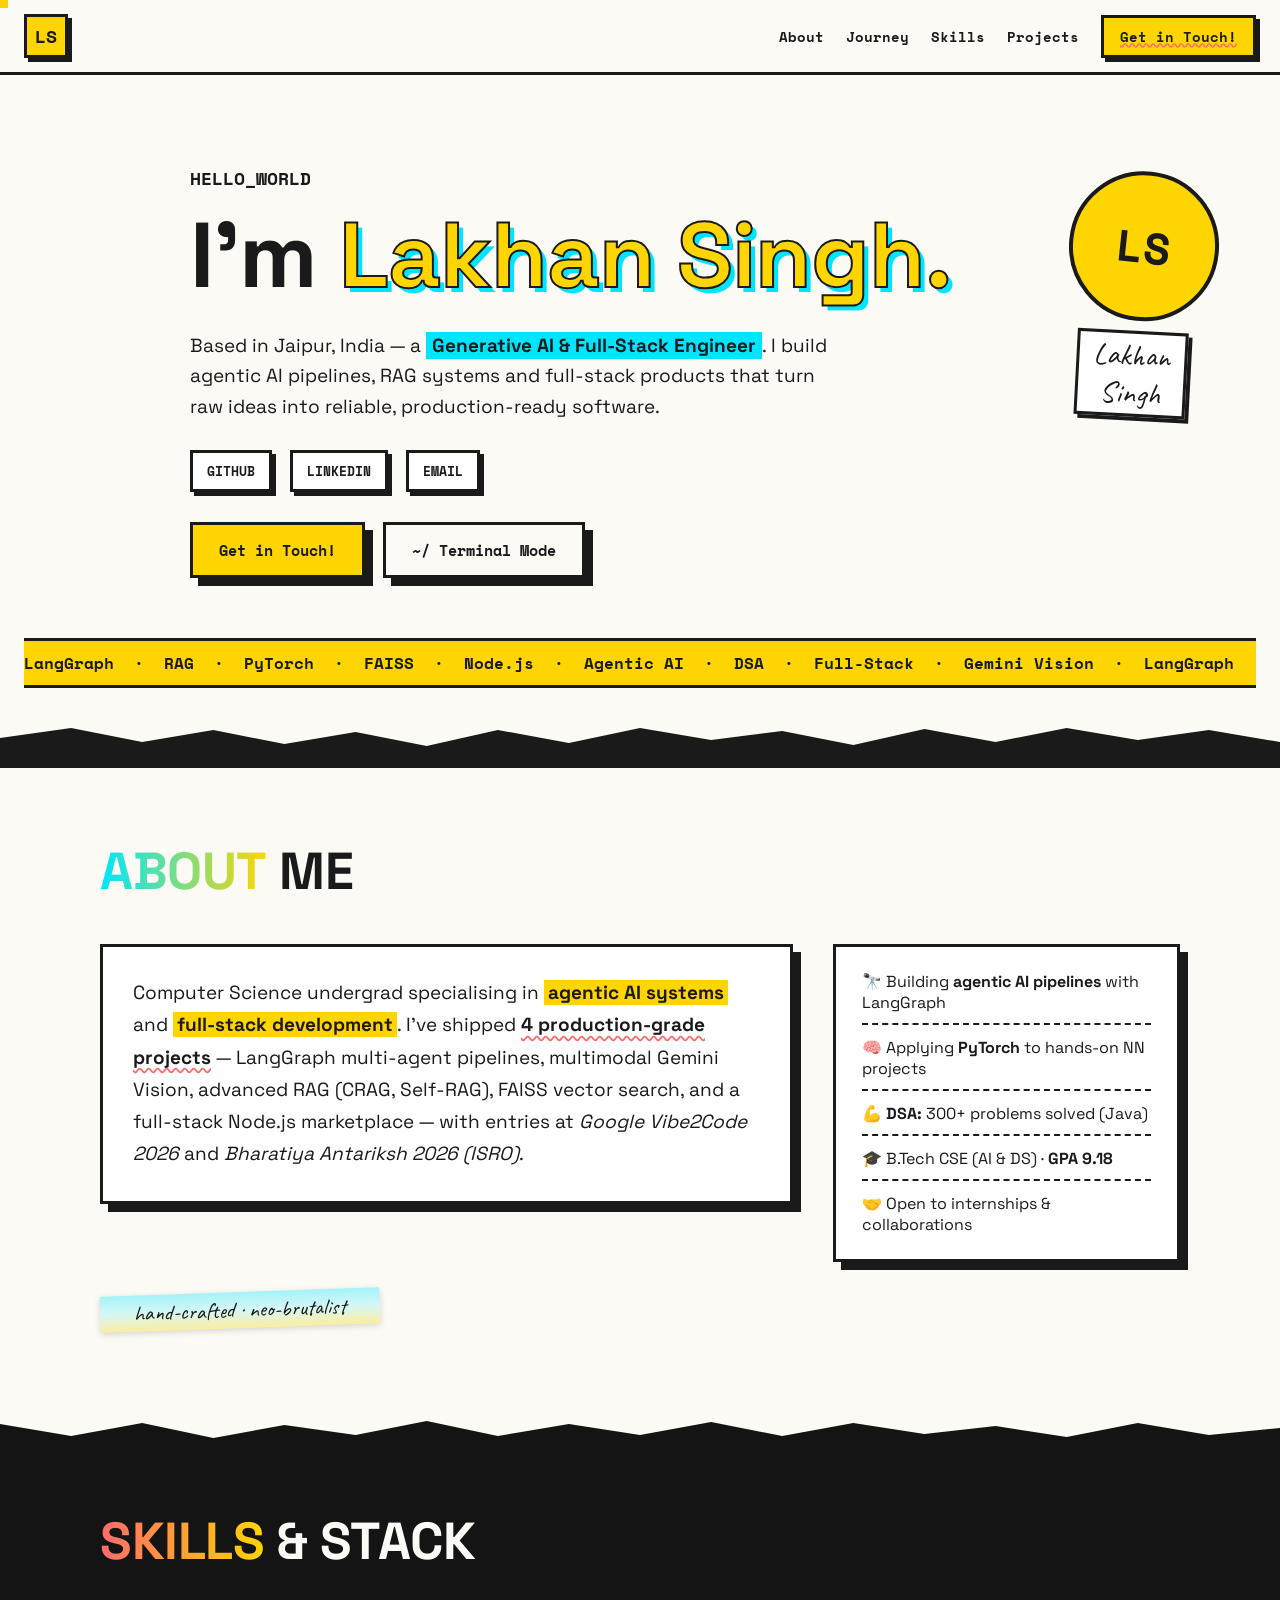
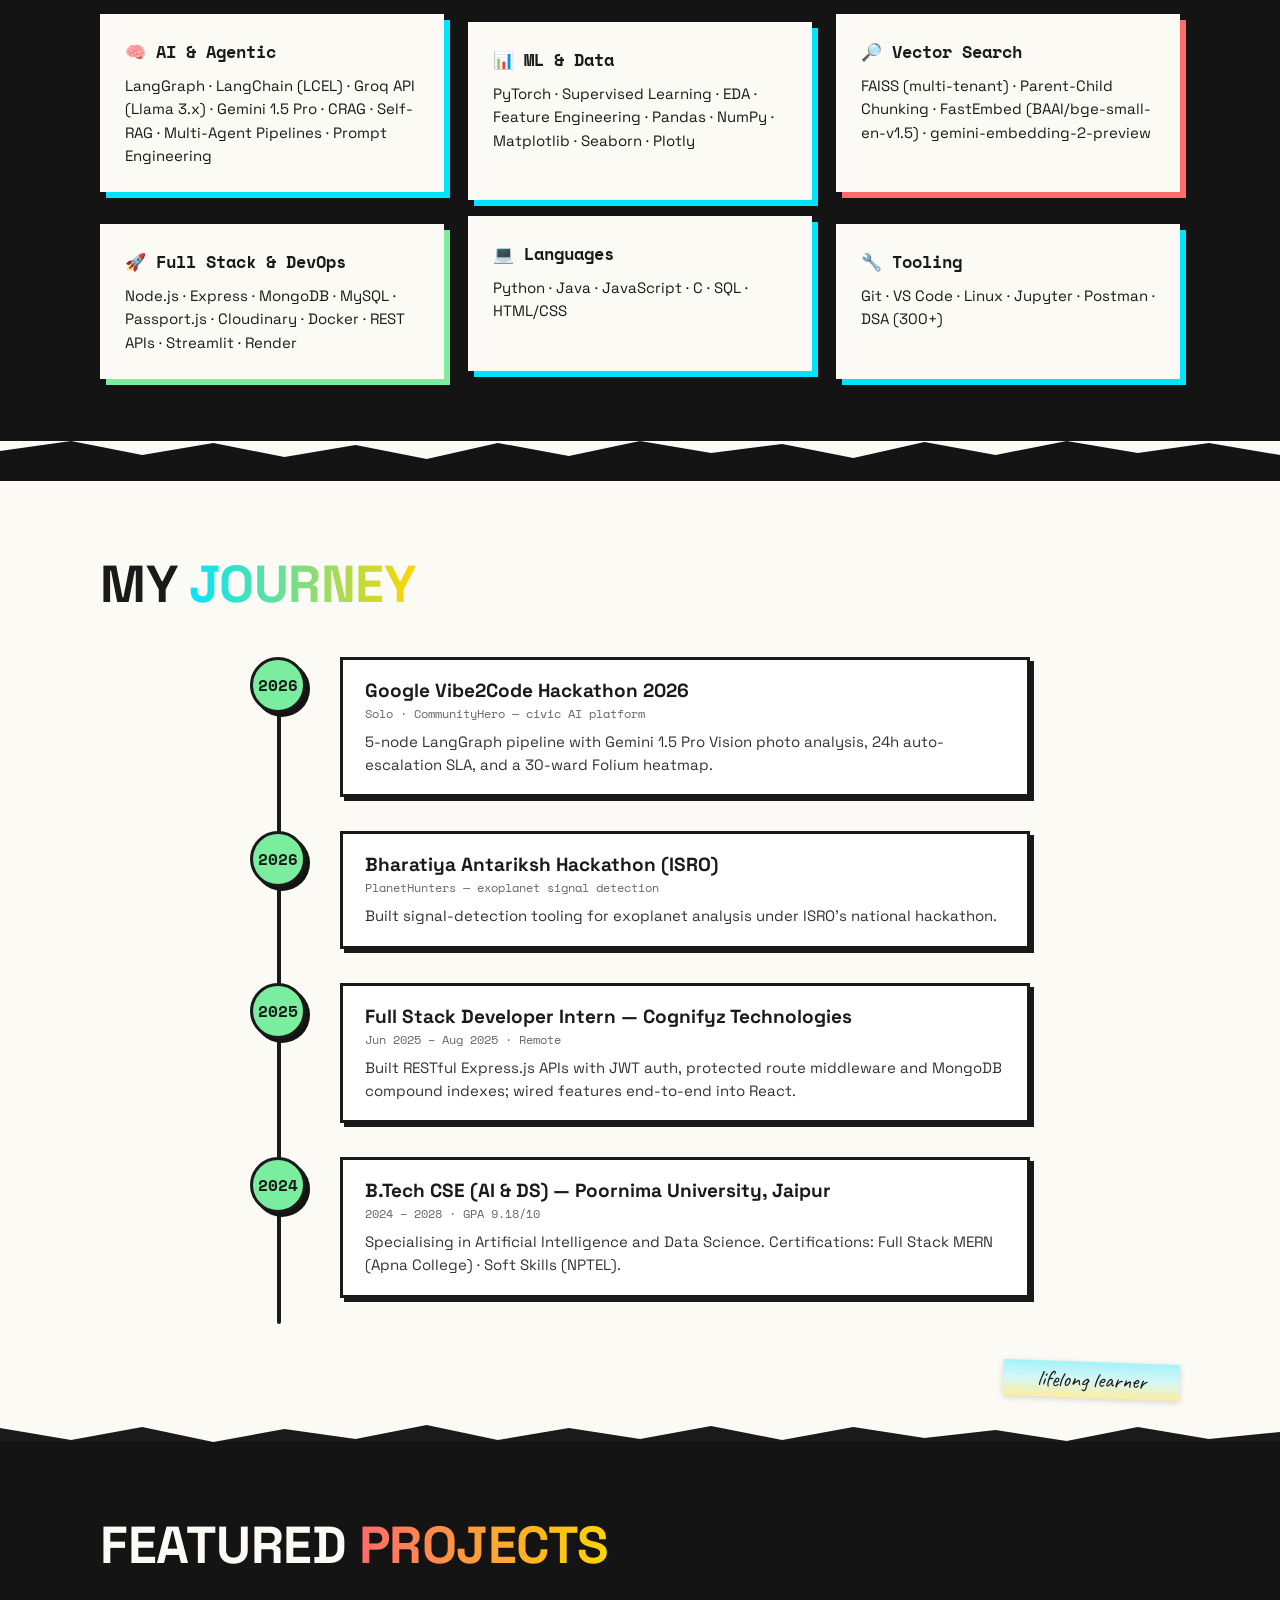
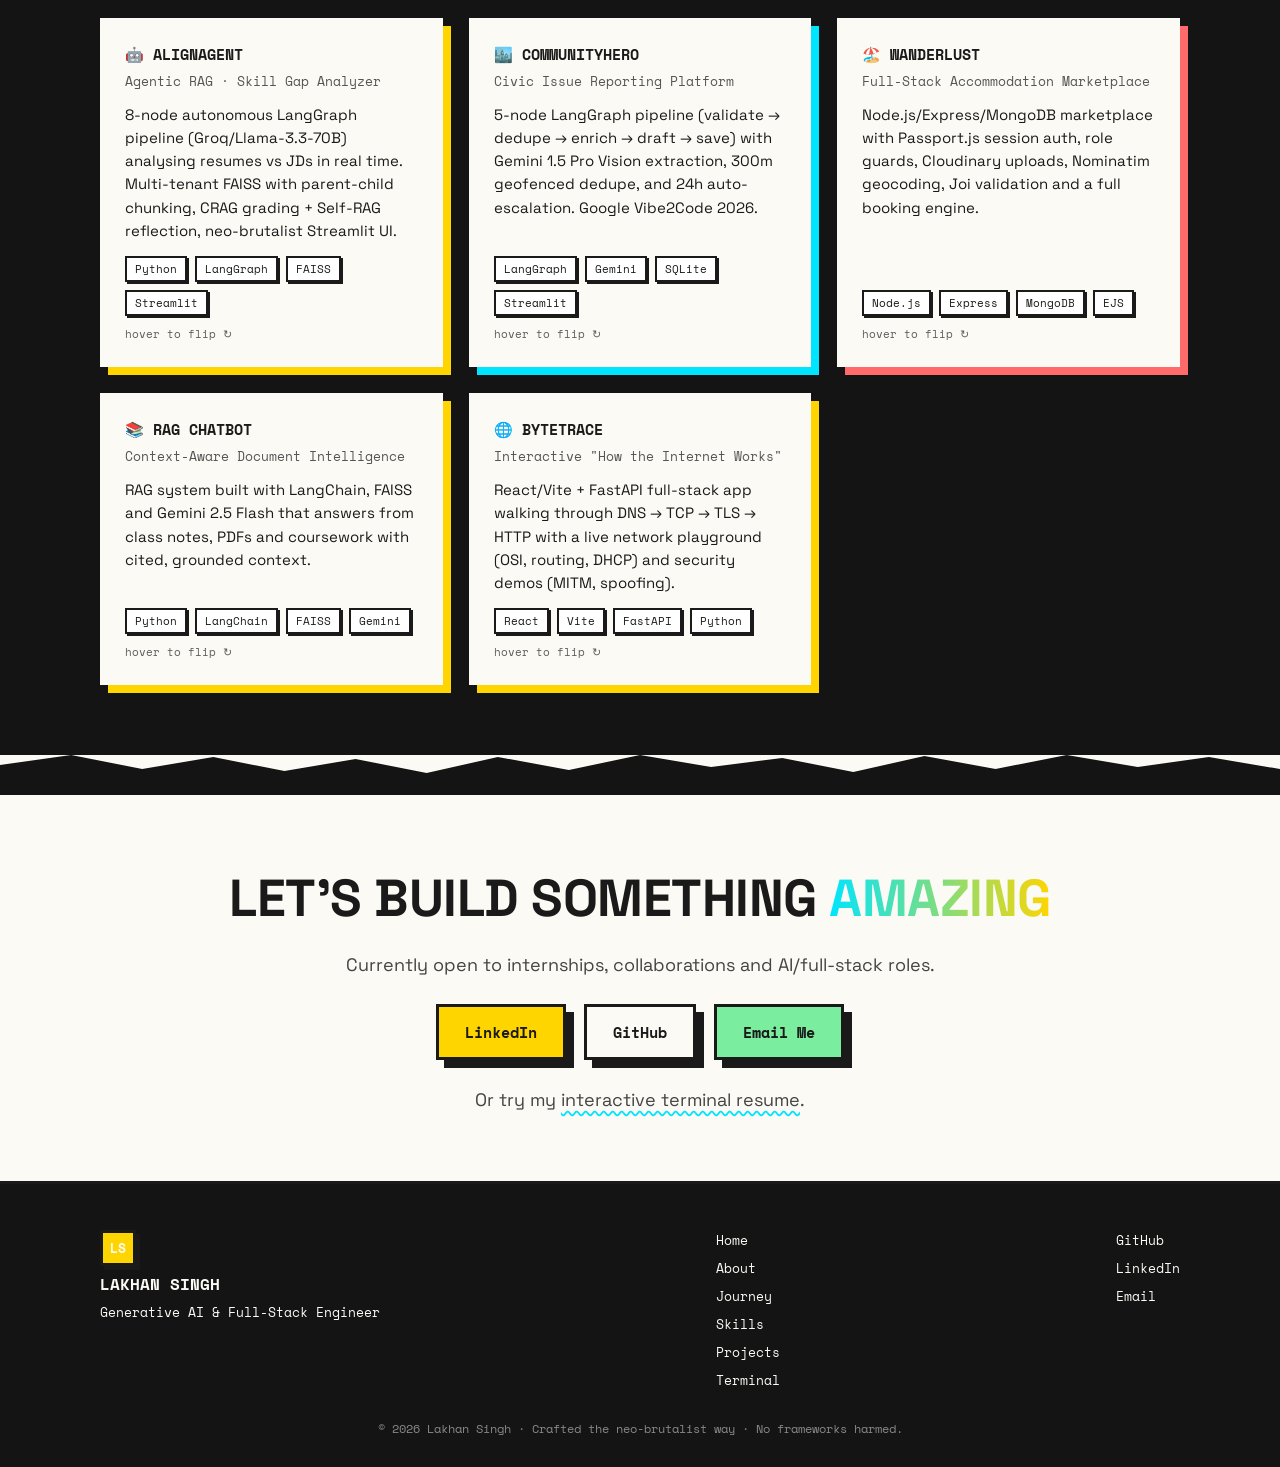
==== commit e605c223: "feat: add RAG Chatbot & ByteTrace flip cards to projects" ====
--- a/index.html
+++ b/index.html
@@ -222,6 +222,40 @@
             </div>
           </div>
         </div>
+        <div class="flip">
+          <div class="flip-inner">
+            <div class="flip-front proj">
+              <div class="proj-head">📚 RAG CHATBOT</div>
+              <p class="proj-tagline">Context-Aware Document Intelligence</p>
+              <p class="proj-desc">RAG system built with LangChain, FAISS and Gemini 2.5 Flash that answers from class notes, PDFs and coursework with cited, grounded context.</p>
+              <div class="proj-tags"><span>Python</span><span>LangChain</span><span>FAISS</span><span>Gemini</span></div>
+              <span class="flip-hint">hover to flip ↻</span>
+            </div>
+            <div class="flip-back green">
+              <span class="ov-title">RAG CHATBOT</span>
+              <p class="ov-line">Context-Aware Document Intelligence</p>
+              <a class="ov-btn" href="https://github.com/codeby-lakhan/college-rag-chatbot" target="_blank" rel="noopener">View Code ↗</a>
+              <a class="ov-btn ov-live" data-live="soon" href="https://github.com/codeby-lakhan/college-rag-chatbot" target="_blank" rel="noopener">Live Demo (soon)</a>
+            </div>
+          </div>
+        </div>
+        <div class="flip">
+          <div class="flip-inner">
+            <div class="flip-front proj">
+              <div class="proj-head">🌐 BYTETRACE</div>
+              <p class="proj-tagline">Interactive "How the Internet Works"</p>
+              <p class="proj-desc">React/Vite + FastAPI full-stack app walking through DNS → TCP → TLS → HTTP with a live network playground (OSI, routing, DHCP) and security demos (MITM, spoofing).</p>
+              <div class="proj-tags"><span>React</span><span>Vite</span><span>FastAPI</span><span>Python</span></div>
+              <span class="flip-hint">hover to flip ↻</span>
+            </div>
+            <div class="flip-back pink">
+              <span class="ov-title">BYTETRACE</span>
+              <p class="ov-line">Interactive "How the Internet Works"</p>
+              <a class="ov-btn" href="https://github.com/codeby-lakhan/ByteTrace" target="_blank" rel="noopener">View Code ↗</a>
+              <a class="ov-btn ov-live" data-live="soon" href="https://github.com/codeby-lakhan/ByteTrace" target="_blank" rel="noopener">Live Demo (soon)</a>
+            </div>
+          </div>
+        </div>
       </div>
     </div>
   </section>
--- a/neo-styles.css
+++ b/neo-styles.css
@@ -220,6 +220,7 @@
 .flip-back.cyan { background: var(--cyan); box-shadow: 8px 8px 0 var(--border); }
 .flip-back.yellow { background: var(--yellow); box-shadow: 8px 8px 0 var(--border); }
 .flip-back.pink { background: var(--pink); box-shadow: 8px 8px 0 var(--border); }
+.flip-back.green { background: var(--green); box-shadow: 8px 8px 0 var(--border); }
 .flip-hint { font-family: var(--mono); font-size: 11px; opacity: .7; margin-top: 10px; }
 
 .proj {
